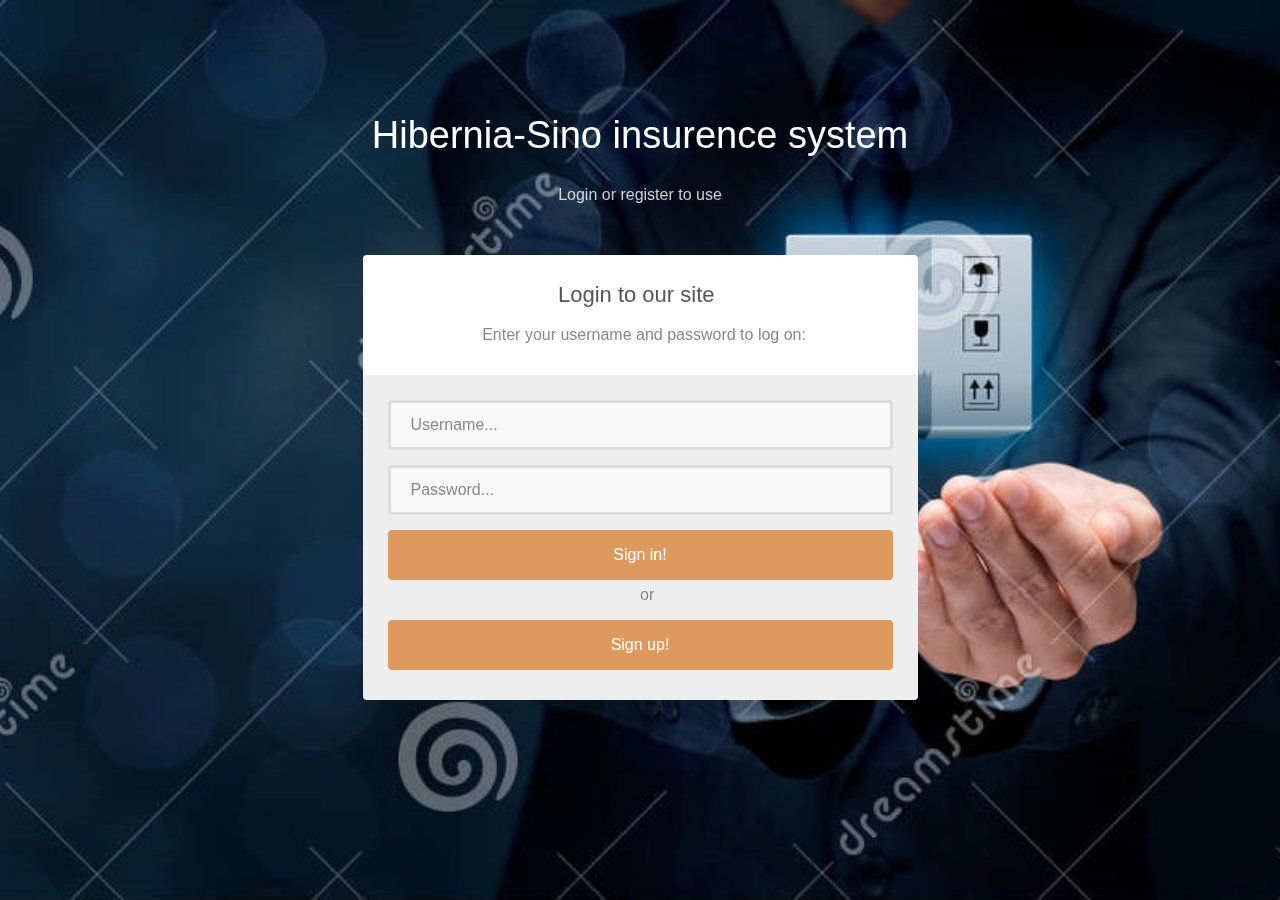
==== form/index.html @ 3a71e9c6 "Add files via upload" ====
<!DOCTYPE html>
<html lang="en">

    <head>

        <meta charset="utf-8">
        <meta http-equiv="X-UA-Compatible" content="IE=edge">
        <meta name="viewport" content="width=device-width, initial-scale=1">
        <title>Hibernia-Sino insurence system</title>

        <!-- CSS -->
        <link rel="stylesheet" href="assets/bootstrap/css/bootstrap.min.css">
        <link rel="stylesheet" href="assets/font-awesome/css/font-awesome.min.css">
		<link rel="stylesheet" href="assets/css/form-elements.css">
        <link rel="stylesheet" href="assets/css/style.css">



    </head>
    
    <body>

        <!-- Top content -->
        <div class="top-content">
        	
            <div class="inner-bg">
                <div class="container">
                    <div class="row">
                        <div class="col-sm-8 col-sm-offset-2 text">
                            <h1><strong>Hibernia-Sino </strong>insurence system </h1>
                            <div class="description">
                            	<p id="word1">
                                    Login or register to use
                            	</p>
                            </div>
                        </div>
                    </div>
                    <div class="row">
                        <div class="col-sm-6 col-sm-offset-3 form-box">
                        	<div class="form-top">
                        		<div class="form-top-left">
                        			<h3>Login to our site</h3>
                            		<p>Enter your username and password to log on:</p>
                        		</div>
                        		<div class="form-top-right">
                        		</div>
                            </div>
                            <div class="form-bottom">
			                    <form role="form" action="" method="post" class="login-form">
			                    	<div class="form-group">
			                    		<label class="sr-only" for="form-username">Username</label>
			                        	<input type="text" name="form-username" placeholder="Username..." class="form-username form-control" id="form-username"  onkeyup="this.value=this.value.replace( /^[0-9a-zA-Z]+$/,'')" onafterpaste="this.value=this.value.replace( /^[0-9a-zA-Z]+$/,'')">
			                        </div>
			                        <div class="form-group">
			                        	<label class="sr-only" for="form-password">Password</label>
			                        	<input type="password" name="form-password" placeholder="Password..." class="form-password form-control" id="form-password">
			                        </div>
			                        <button type="submit" class="btn">Sign in!</button>
                                    <p id = "or">or</p>
                                    <button type="button" class="btn">Sign up! </button>
			                    </form>
		                    </div>
                        </div>
                    </div>

                </div>
            </div>
            
        </div>


        <!-- Javascript -->
        <script src="assets/js/jquery-1.11.1.min.js"></script>
        <script src="assets/bootstrap/js/bootstrap.min.js"></script>
        <script src="assets/js/jquery.backstretch.min.js"></script>
        <script src="assets/js/scripts.js"></script>
        
        <!--[if lt IE 10]>
            <script src="assets/js/placeholder.js"></script>
        <![endif]-->

    </body>

</html>
---- form/assets/css/form-elements.css ----
input[type="text"], 
input[type="password"], 
textarea, 
textarea.form-control {
	height: 50px;
    margin: 0;
    padding: 0 20px;
    vertical-align: middle;
    background: #f8f8f8;
    border: 3px solid #ddd;
    font-family: 'Roboto', sans-serif;
    font-size: 16px;
    font-weight: 300;
    line-height: 50px;
    color: #888;
    -moz-border-radius: 4px; -webkit-border-radius: 4px; border-radius: 4px;
    -moz-box-shadow: none; -webkit-box-shadow: none; box-shadow: none;
    -o-transition: all .3s; -moz-transition: all .3s; -webkit-transition: all .3s; -ms-transition: all .3s; transition: all .3s;
}

textarea, 
textarea.form-control {
	padding-top: 10px;
	padding-bottom: 10px;
	line-height: 30px;
}

input[type="text"]:focus, 
input[type="password"]:focus, 
textarea:focus, 
textarea.form-control:focus {
	outline: 0;
	background: #fff;
    border: 3px solid #ccc;
    -moz-box-shadow: none; -webkit-box-shadow: none; box-shadow: none;
}

input[type="text"]:-moz-placeholder, input[type="password"]:-moz-placeholder, 
textarea:-moz-placeholder, textarea.form-control:-moz-placeholder { color: #888; }

input[type="text"]:-ms-input-placeholder, input[type="password"]:-ms-input-placeholder, 
textarea:-ms-input-placeholder, textarea.form-control:-ms-input-placeholder { color: #888; }

input[type="text"]::-webkit-input-placeholder, input[type="password"]::-webkit-input-placeholder, 
textarea::-webkit-input-placeholder, textarea.form-control::-webkit-input-placeholder { color: #888; }



button.btn {
	height: 50px;
    margin: 0;
    padding: 0 20px;
    vertical-align: middle;
    background: #de995e;
    border: 0;
    font-family: 'Roboto', sans-serif;
    font-size: 16px;
    font-weight: 300;
    line-height: 50px;
    color: #fff;
    -moz-border-radius: 4px; -webkit-border-radius: 4px; border-radius: 4px;
    text-shadow: none;
    -moz-box-shadow: none; -webkit-box-shadow: none; box-shadow: none;
    -o-transition: all .3s; -moz-transition: all .3s; -webkit-transition: all .3s; -ms-transition: all .3s; transition: all .3s;
}

button.btn:hover { opacity: 0.6; color: #fff; }

button.btn:active { outline: 0; opacity: 0.6; color: #fff; -moz-box-shadow: none; -webkit-box-shadow: none; box-shadow: none; }

button.btn:focus { outline: 0; opacity: 0.6; background: #de995e; color: #fff; }

button.btn:active:focus, button.btn.active:focus { outline: 0; opacity: 0.6; background: #de995e; color: #fff; }
---- form/assets/css/style.css ----
body {
    font-family: 'Roboto', sans-serif;
    font-size: 16px;
    font-weight: 300;
    color: #888;
    line-height: 30px;
    text-align: center;
}

#word1{
	position: relative;
	left: 0%;
}

p{
	position: relative;
	left: 25%;
}

#or{
	position: relative;
	left: 50%;
}

strong { font-weight: 500; }

a, a:hover, a:focus {
	color: #de995e;
	text-decoration: none;
    -o-transition: all .3s; -moz-transition: all .3s; -webkit-transition: all .3s; -ms-transition: all .3s; transition: all .3s;
}

h1, h2 {
	margin-top: 10px;
	font-size: 38px;
    font-weight: 100;
    color: #555;
    line-height: 50px;
}


h3 {
	font-size: 22px;
    font-weight: 300;
    color: #555;
	line-height: 30px;
	position: relative;
	left: 45%;

}

img { max-width: 100%; }

::-moz-selection { background: #de995e; color: #fff; text-shadow: none; }
::selection { background: #de995e; color: #fff; text-shadow: none; }


.btn-link-1 {
	display: inline-block;
	height: 50px;
	margin: 5px;
	padding: 16px 20px 0 20px;
	background: #de995e;
	font-size: 16px;
    font-weight: 300;
    line-height: 16px;
    color: #fff;
    -moz-border-radius: 4px; -webkit-border-radius: 4px; border-radius: 4px;
}
.btn-link-1:hover, .btn-link-1:focus, .btn-link-1:active { outline: 0; opacity: 0.6; color: #fff; }



.btn-link-1 i {
	padding-right: 5px;
	vertical-align: middle;
	font-size: 20px;
	line-height: 20px;
}

.btn-link-2 {
	display: inline-block;
	height: 50px;
	margin: 5px;
	padding: 15px 20px 0 20px;
	background: rgba(0, 0, 0, 0.3);
	border: 1px solid #fff;
	font-size: 16px;
    font-weight: 300;
    line-height: 16px;
    color: #fff;
    -moz-border-radius: 4px; -webkit-border-radius: 4px; border-radius: 4px;
}
.btn-link-2:hover, .btn-link-2:focus, 
.btn-link-2:active, .btn-link-2:active:focus { outline: 0; opacity: 0.6; background: rgba(0, 0, 0, 0.3); color: #fff; }


/***** Top content *****/

.inner-bg {
    padding: 100px 0 170px 0;
}

.top-content .text {
	color: #fff;
}

.top-content .text h1 { color: #fff; }

.top-content .description {
	margin: 20px 0 10px 0;
}

.top-content .description p { opacity: 0.8; }

.top-content .description a {
	color: #fff;
}
.top-content .description a:hover, 
.top-content .description a:focus { border-bottom: 1px dotted #fff; }

.form-box {
	margin-top: 35px;
}

.form-top {
	overflow: hidden;
	padding: 0 25px 15px 25px;
	background: #fff;
	-moz-border-radius: 4px 4px 0 0; -webkit-border-radius: 4px 4px 0 0; border-radius: 4px 4px 0 0;
	text-align: left;
}

.form-top-left {
	float: left;
	width: 75%;
	padding-top: 25px;
}

.form-top-left h3 { margin-top: 0; }

.form-top-right {
	float: left;
	width: 25%;
	padding-top: 5px;
	font-size: 66px;
	color: #ddd;
	line-height: 100px;
	text-align: right;
}

.form-bottom {
	padding: 25px 25px 30px 25px;
	background: #eee;
	-moz-border-radius: 0 0 4px 4px; -webkit-border-radius: 0 0 4px 4px; border-radius: 0 0 4px 4px;
	text-align: left;
}

.form-bottom form textarea {
	height: 100px;
}

.form-bottom form button.btn {
	width: 100%;
}

.form-bottom form .input-error {
	border-color: #de995e;
}

.social-login {
	margin-top: 35px;
}

.social-login h3 {
	color: #fff;
}

.social-login-buttons {
	margin-top: 25px;
}
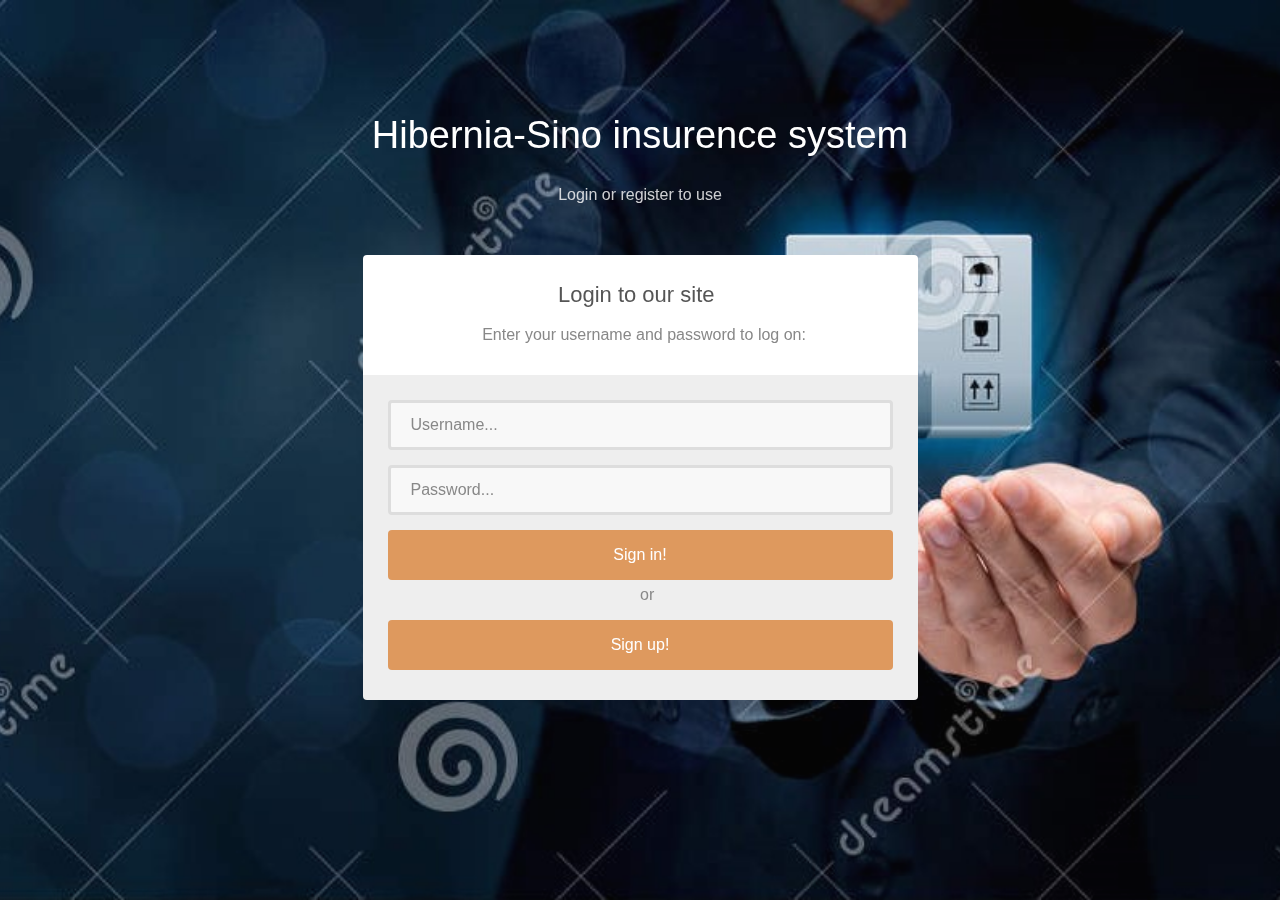
==== commit 2e0b3d95: "test" ====
--- a/form/index.html
+++ b/form/index.html
@@ -1,84 +1,88 @@
 <!DOCTYPE html>
 <html lang="en">
 
-    <head>
+<head>
 
-        <meta charset="utf-8">
-        <meta http-equiv="X-UA-Compatible" content="IE=edge">
-        <meta name="viewport" content="width=device-width, initial-scale=1">
-        <title>Hibernia-Sino insurence system</title>
+    <meta charset="utf-8">
+    <meta http-equiv="X-UA-Compatible" content="IE=edge">
+    <meta name="viewport" content="width=device-width, initial-scale=1">
+    <title>Hibernia-Sino insurence system</title>
 
-        <!-- CSS -->
-        <link rel="stylesheet" href="assets/bootstrap/css/bootstrap.min.css">
-        <link rel="stylesheet" href="assets/font-awesome/css/font-awesome.min.css">
-		<link rel="stylesheet" href="assets/css/form-elements.css">
-        <link rel="stylesheet" href="assets/css/style.css">
+    <!-- CSS -->
+    <link rel="stylesheet" href="assets/bootstrap/css/bootstrap.min.css">
+    <link rel="stylesheet" href="assets/font-awesome/css/font-awesome.min.css">
+    <link rel="stylesheet" href="assets/css/form-elements.css">
+    <link rel="stylesheet" href="assets/css/style.css">
+
+    <a></a>
+
+</head>
+
+<body>
+
+    <!-- Top content -->
+    <div class="top-content">
+
+        <div class="inner-bg">
+            <div class="container">
+                <div class="row">
+                    <div class="col-sm-8 col-sm-offset-2 text">
+                        <h1><strong>Hibernia-Sino </strong>insurence system </h1>
+                        <div class="description">
+                            <p id="word1">
+                                Login or register to use
+                            </p>
+                        </div>
+                    </div>
+                </div>
+                <div class="row">
+                    <div class="col-sm-6 col-sm-offset-3 form-box">
+                        <div class="form-top">
+                            <div class="form-top-left">
+                                <h3>Login to our site</h3>
+                                <p>Enter your username and password to log on:</p>
+                            </div>
+                            <div class="form-top-right">
+                            </div>
+                        </div>
+                        <div class="form-bottom">
+                            <form role="form" action="" method="post" class="login-form">
+                                <div class="form-group">
+                                    <label class="sr-only" for="form-username">Username</label>
+                                    <input type="text" name="form-username" placeholder="Username..."
+                                        class="form-username form-control" id="form-username"
+                                        onkeyup="this.value=this.value.replace( /^[0-9a-zA-Z]+$/,'')"
+                                        onafterpaste="this.value=this.value.replace( /^[0-9a-zA-Z]+$/,'')">
+                                </div>
+                                <div class="form-group">
+                                    <label class="sr-only" for="form-password">Password</label>
+                                    <input type="password" name="form-password" placeholder="Password..."
+                                        class="form-password form-control" id="form-password">
+                                </div>
+                                <button type="submit" class="btn">Sign in!</button>
+                                <p id="or">or</p>
+                                <button type="button" class="btn">Sign up! </button>
+                            </form>
+                        </div>
+                    </div>
+                </div>
+
+            </div>
+        </div>
+
+    </div>
 
 
+    <!-- Javascript -->
+    <script src="assets/js/jquery-1.11.1.min.js"></script>
+    <script src="assets/bootstrap/js/bootstrap.min.js"></script>
+    <script src="assets/js/jquery.backstretch.min.js"></script>
+    <script src="assets/js/scripts.js"></script>
 
-    </head>
-    
-    <body>
-
-        <!-- Top content -->
-        <div class="top-content">
-        	
-            <div class="inner-bg">
-                <div class="container">
-                    <div class="row">
-                        <div class="col-sm-8 col-sm-offset-2 text">
-                            <h1><strong>Hibernia-Sino </strong>insurence system </h1>
-                            <div class="description">
-                            	<p id="word1">
-                                    Login or register to use
-                            	</p>
-                            </div>
-                        </div>
-                    </div>
-                    <div class="row">
-                        <div class="col-sm-6 col-sm-offset-3 form-box">
-                        	<div class="form-top">
-                        		<div class="form-top-left">
-                        			<h3>Login to our site</h3>
-                            		<p>Enter your username and password to log on:</p>
-                        		</div>
-                        		<div class="form-top-right">
-                        		</div>
-                            </div>
-                            <div class="form-bottom">
-			                    <form role="form" action="" method="post" class="login-form">
-			                    	<div class="form-group">
-			                    		<label class="sr-only" for="form-username">Username</label>
-			                        	<input type="text" name="form-username" placeholder="Username..." class="form-username form-control" id="form-username"  onkeyup="this.value=this.value.replace( /^[0-9a-zA-Z]+$/,'')" onafterpaste="this.value=this.value.replace( /^[0-9a-zA-Z]+$/,'')">
-			                        </div>
-			                        <div class="form-group">
-			                        	<label class="sr-only" for="form-password">Password</label>
-			                        	<input type="password" name="form-password" placeholder="Password..." class="form-password form-control" id="form-password">
-			                        </div>
-			                        <button type="submit" class="btn">Sign in!</button>
-                                    <p id = "or">or</p>
-                                    <button type="button" class="btn">Sign up! </button>
-			                    </form>
-		                    </div>
-                        </div>
-                    </div>
-
-                </div>
-            </div>
-            
-        </div>
-
-
-        <!-- Javascript -->
-        <script src="assets/js/jquery-1.11.1.min.js"></script>
-        <script src="assets/bootstrap/js/bootstrap.min.js"></script>
-        <script src="assets/js/jquery.backstretch.min.js"></script>
-        <script src="assets/js/scripts.js"></script>
-        
-        <!--[if lt IE 10]>
+    <!--[if lt IE 10]>
             <script src="assets/js/placeholder.js"></script>
         <![endif]-->
 
-    </body>
+</body>
 
 </html>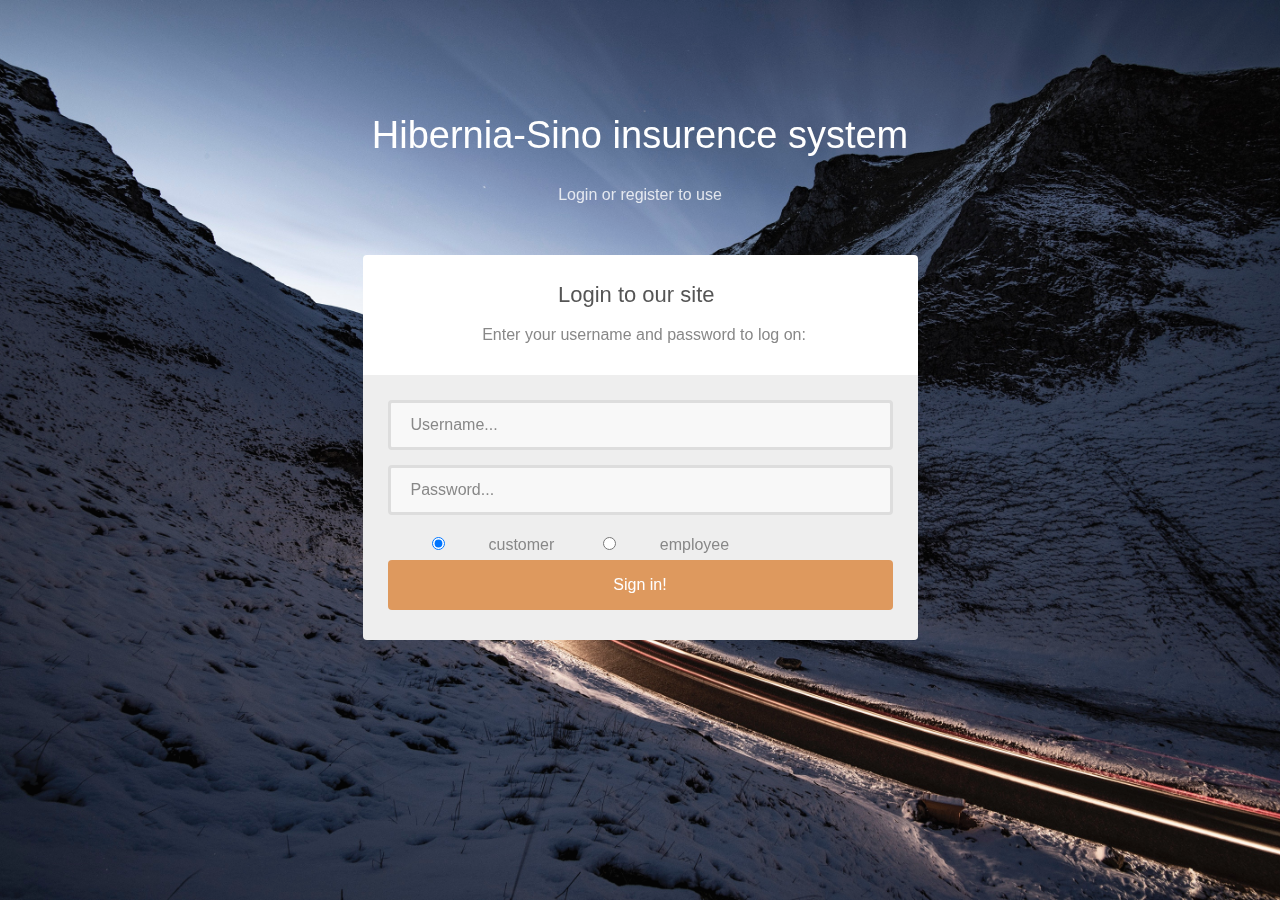
==== commit 7ac52f18: "finish ajax of the login" ====
--- a/form/index.html
+++ b/form/index.html
@@ -14,7 +14,7 @@
     <link rel="stylesheet" href="assets/css/form-elements.css">
     <link rel="stylesheet" href="assets/css/style.css">
 
-    <a></a>
+
 
 </head>
 
@@ -46,22 +46,24 @@
                             </div>
                         </div>
                         <div class="form-bottom">
-                            <form role="form" action="" method="post" class="login-form">
+                            <form role="form" method="post" class="login-form">
                                 <div class="form-group">
                                     <label class="sr-only" for="form-username">Username</label>
                                     <input type="text" name="form-username" placeholder="Username..."
-                                        class="form-username form-control" id="form-username"
-                                        onkeyup="this.value=this.value.replace( /^[0-9a-zA-Z]+$/,'')"
-                                        onafterpaste="this.value=this.value.replace( /^[0-9a-zA-Z]+$/,'')">
+                                        class="form-username form-control" id="form-username">
                                 </div>
                                 <div class="form-group">
                                     <label class="sr-only" for="form-password">Password</label>
                                     <input type="password" name="form-password" placeholder="Password..."
                                         class="form-password form-control" id="form-password">
                                 </div>
-                                <button type="submit" class="btn">Sign in!</button>
-                                <p id="or">or</p>
-                                <button type="button" class="btn">Sign up! </button>
+                                <div>
+                                    <input type="radio" name="type" value="customer" checked>customer
+                                    <input type="radio" name="type" value="employee">employee
+                                </div>
+                                <button type="button" id="signin_btn" class="btn">Sign in!</button>
+                                <!-- <p id="or">or</p>
+                                <button type="button" id="signup_btn" class="btn">Sign up! </button> -->
                             </form>
                         </div>
                     </div>
@@ -69,20 +71,17 @@
 
             </div>
         </div>
-
     </div>
-
-
     <!-- Javascript -->
     <script src="assets/js/jquery-1.11.1.min.js"></script>
     <script src="assets/bootstrap/js/bootstrap.min.js"></script>
     <script src="assets/js/jquery.backstretch.min.js"></script>
     <script src="assets/js/scripts.js"></script>
+    <script src="assets/js/login.js"></script>
 
     <!--[if lt IE 10]>
             <script src="assets/js/placeholder.js"></script>
         <![endif]-->
-
 </body>
 
 </html>--- a/form/assets/css/style.css
+++ b/form/assets/css/style.css
@@ -21,6 +21,11 @@
 #or{
 	position: relative;
 	left: 50%;
+}
+
+input[name="type"]{
+	display:inline;
+	width: 20%;
 }
 
 strong { font-weight: 500; }
